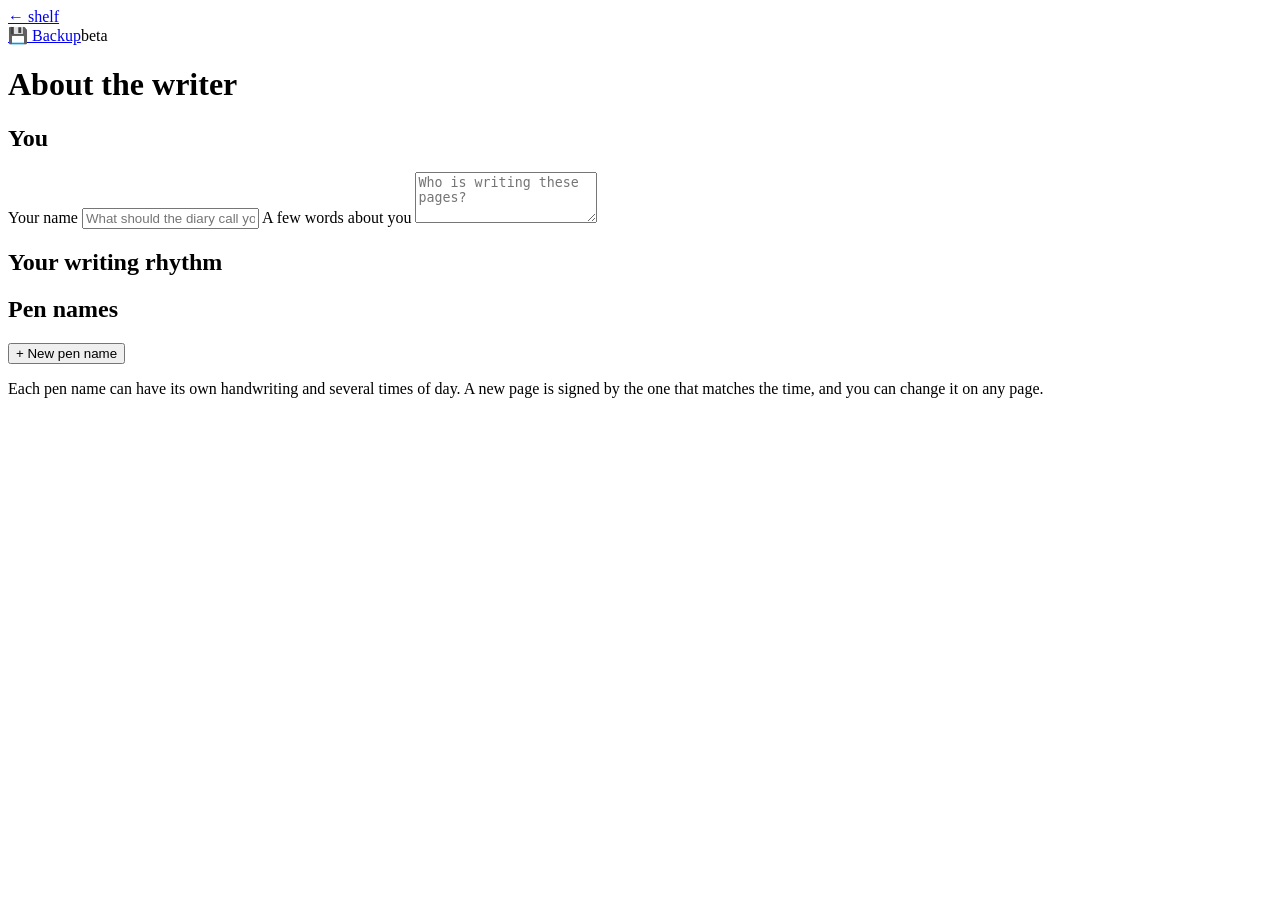
==== author.html @ cec80575 "Added some updates" ====
<!DOCTYPE html>
<html lang="en">
<head>
<meta charset="UTF-8">
<meta name="viewport" content="width=device-width, initial-scale=1">
<title>About the writer · My Cozy Diary</title>
<link rel="preconnect" href="https://fonts.googleapis.com">
<link href="https://fonts.googleapis.com/css2?family=Caveat:wght@500;700&family=Dancing+Script:wght@500;700&family=Indie+Flower&family=Lora:wght@500;700&family=Nunito:wght@400;600;700&family=Patrick+Hand&family=Special+Elite&display=swap" rel="stylesheet">
<link rel="stylesheet" href="art/base.css">
<link rel="stylesheet" href="art/author.css">
</head>
<body>
<header class="top">
  <a class="brand" href="index.html">← shelf</a>
  <div class="actions"><a class="btn small" href="backup.html">💾 Backup</a><span class="beta">beta</span></div>
</header>
<main class="page">
  <h1>About the writer</h1>

  <section class="card-box">
    <h2>You</h2>
    <label for="wName">Your name</label>
    <input type="text" id="wName" maxlength="40" placeholder="What should the diary call you?">
    <label for="wBio">A few words about you</label>
    <textarea id="wBio" rows="3" maxlength="300" placeholder="Who is writing these pages?"></textarea>
    <p class="saved" id="wSaved"></p>
  </section>

  <section class="card-box">
    <h2>Your writing rhythm</h2>
    <div class="stat-grid" id="stats"></div>
    <div class="bars" id="bars"></div>
    <p class="hint" id="barNote"></p>
  </section>

  <section class="card-box">
    <div class="row"><h2>Pen names</h2><button class="btn primary small" id="newAuthor">+ New pen name</button></div>
    <p class="hint" id="nowHint"></p>
    <ul id="authorList" class="authors"></ul>
    <p class="hint">Each pen name can have its own handwriting and several times of day. A new page is signed by the one that matches the time, and you can change it on any page.</p>
  </section>
</main>
<script src="behavior/common.js"></script>
<script src="behavior/author.js"></script>
</body>
</html>
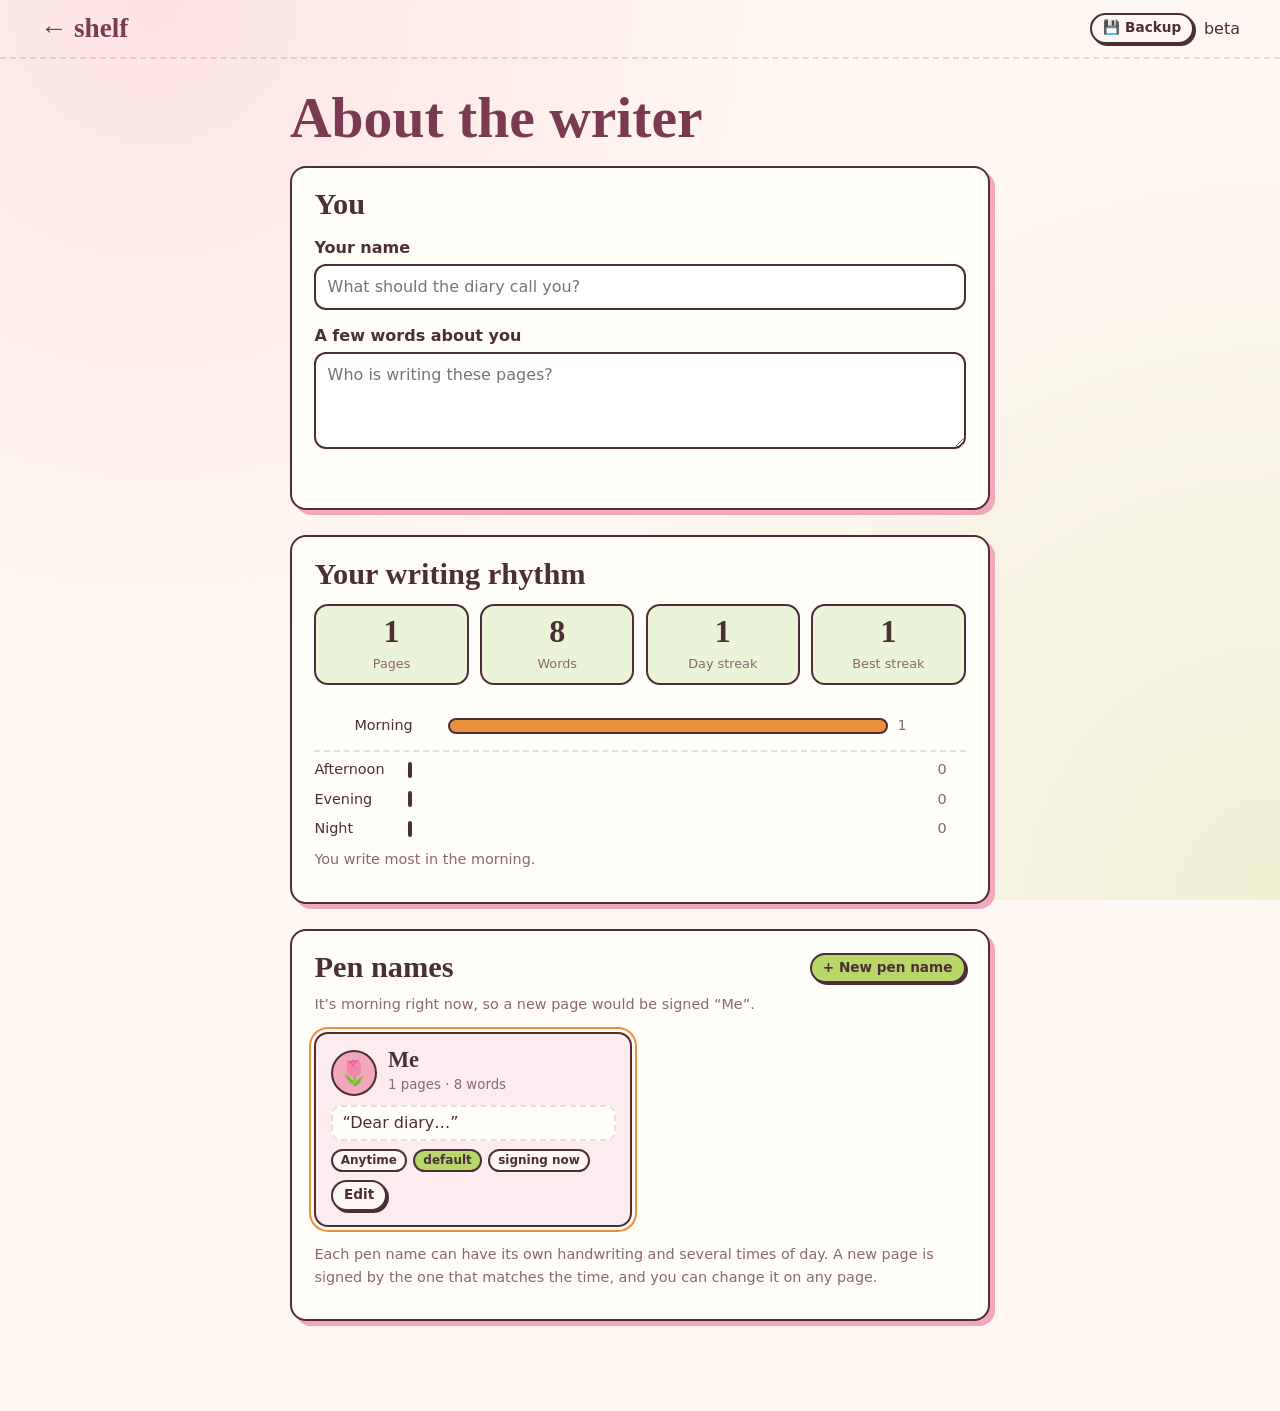
==== commit e1ffdf58: "Commit to Main. Updated Author HTML & Base Css" ====
--- a/author.html
+++ b/author.html
@@ -3,7 +3,7 @@
 <head>
 <meta charset="UTF-8">
 <meta name="viewport" content="width=device-width, initial-scale=1">
-<title>About the writer · My Cozy Diary</title>
+<title>About the writer * Halcyon-Diary</title>
 <link rel="preconnect" href="https://fonts.googleapis.com">
 <link href="https://fonts.googleapis.com/css2?family=Caveat:wght@500;700&family=Dancing+Script:wght@500;700&family=Indie+Flower&family=Lora:wght@500;700&family=Nunito:wght@400;600;700&family=Patrick+Hand&family=Special+Elite&display=swap" rel="stylesheet">
 <link rel="stylesheet" href="art/base.css">
--- a/art/base.css
+++ b/art/base.css
@@ -0,0 +1,304 @@
+:root {
+  --paper: #fff7f2;
+  --blush: #fde4e4;
+  --ink: #4b2e36;
+  --ink-soft: #8a6870;
+  --pink: #f2a7bb;
+  --lime: #b9d66b;
+  --orange: #e8913f;
+  --plum: #7a3b52;
+  --c: var(--pink);
+  --line: color-mix(in srgb, var(--ink) 14%, transparent);
+  --r: 16px;
+  --display: 'Caveat', 'Segoe Print', cursive;
+  --body: 'Nunito', system-ui, sans-serif;
+}
+
+* {
+  box-sizing: border-box;
+}
+
+html,
+body {
+  height: 100%;
+}
+
+body {
+  margin: 0;
+  font: 400 16px/1.6 var(--body);
+  color: var(--ink);
+  background:
+    radial-gradient(circle at 12% 0%, var(--blush), transparent 45%),
+    radial-gradient(circle at 100% 100%, color-mix(in srgb, var(--lime) 22%, var(--paper)), transparent 50%),
+    var(--paper);
+  background-attachment: fixed;
+}
+
+ul {
+  list-style: none;
+  margin: 0;
+  padding: 0;
+}
+
+button,
+input,
+textarea,
+select {
+  font: inherit;
+  color: inherit;
+}
+
+:focus-visible {
+  outline: 3px solid var(--orange);
+  outline-offset: 2px;
+}
+
+.top {
+  display: flex;
+  align-items: center;
+  gap: 1rem;
+  justify-content: space-between;
+  padding: .8rem clamp(1rem, 4vw, 2.5rem);
+  border-bottom: 2px dashed var(--line);
+}
+
+.top .actions {
+  display: flex;
+  gap: .6rem;
+  align-items: center;
+}
+
+.brand {
+  font: 700 1.7rem var(--display);
+  color: var(--plum);
+  text-decoration: none;
+}
+
+.btn {
+  display: inline-block;
+  border: 2px solid var(--ink);
+  background: var(--paper);
+  border-radius: 999px;
+  padding: .4rem 1rem;
+  cursor: pointer;
+  font-weight: 700;
+  color: inherit;
+  text-decoration: none;
+  box-shadow: 2px 2px 0 var(--ink);
+  transition: transform .12s, box-shadow .12s;
+}
+
+.btn:hover {
+  transform: translate(-1px, -1px);
+  box-shadow: 3px 3px 0 var(--ink);
+}
+
+.btn:active {
+  transform: translate(2px, 2px);
+  box-shadow: 0 0 0 var(--ink);
+}
+
+.btn.primary {
+  background: var(--lime);
+}
+
+.btn.danger {
+  background: var(--blush);
+}
+
+.btn.small {
+  padding: .15rem .7rem;
+  font-size: .85rem;
+}
+
+.btn.block {
+  width: 100%;
+}
+
+.btn:disabled {
+  opacity: .4;
+  pointer-events: none;
+}
+
+dialog {
+  border: 2px solid var(--ink);
+  border-radius: var(--r);
+  background: var(--paper);
+  color: var(--ink);
+  padding: 1.4rem;
+  width: min(92vw, 400px);
+  box-shadow: 6px 6px 0 var(--ink);
+}
+
+dialog::backdrop {
+  background: rgba(75, 46, 54, .45);
+}
+
+dialog h2 {
+  font: 700 1.8rem var(--display);
+  margin: 0 0 .6rem;
+}
+
+dialog label,
+.card-box label {
+  display: block;
+  font-weight: 700;
+  margin: .8rem 0 .25rem;
+}
+
+dialog input[type=text],
+dialog select,
+.card-box input[type=text],
+.card-box textarea {
+  width: 100%;
+  padding: .5rem .7rem;
+  border: 2px solid var(--ink);
+  border-radius: 12px;
+  background: #fff;
+}
+
+.swatches {
+  display: flex;
+  flex-wrap: wrap;
+  gap: .45rem;
+  align-items: center;
+}
+
+.swatch {
+  width: 30px;
+  height: 30px;
+  border-radius: 50%;
+  border: 2px solid var(--ink);
+  background: var(--s);
+  cursor: pointer;
+  padding: 0;
+}
+
+.swatch[aria-pressed=true] {
+  box-shadow: 0 0 0 3px var(--paper), 0 0 0 5px var(--ink);
+  transform: scale(1.1);
+}
+
+.picker {
+  display: flex;
+  align-items: center;
+  gap: .6rem;
+  margin-top: .7rem;
+  font-weight: 600;
+}
+
+.picker input {
+  width: 46px;
+  height: 34px;
+  padding: 0;
+  border: 2px solid var(--ink);
+  border-radius: 10px;
+  background: #fff;
+  cursor: pointer;
+}
+
+.picker output {
+  font-size: .85rem;
+  color: var(--ink-soft);
+}
+
+.dlg-actions {
+  display: flex;
+  gap: .6rem;
+  justify-content: flex-end;
+  margin-top: 1.2rem;
+}
+
+.dlg-actions .left {
+  margin-right: auto;
+}
+
+@media (prefers-reduced-motion: reduce) {
+  * {
+    transition: none !important;
+  }
+}
+
+.page {
+  max-width: 780px;
+  margin: 0 auto;
+  padding: 1.5rem clamp(1rem, 4vw, 2.5rem) 4rem;
+}
+
+.card-box {
+  background: #fffdf8;
+  border: 2px solid var(--ink);
+  border-radius: var(--r);
+  padding: 1.2rem 1.4rem 1.4rem;
+  margin-bottom: 1.6rem;
+  box-shadow: 5px 5px 0 var(--pink);
+}
+
+.card-box h2 {
+  font: 700 1.9rem var(--display);
+  margin: 0;
+}
+
+.card-box .row {
+  display: flex;
+  align-items: center;
+  justify-content: space-between;
+  gap: 1rem;
+}
+
+.card-box textarea {
+  resize: vertical;
+}
+
+.btn-row {
+  display: flex;
+  gap: .7rem;
+  flex-wrap: wrap;
+  margin: .8rem 0;
+}
+
+.hint {
+  color: var(--ink-soft);
+  font-size: .9rem;
+  margin: .5rem 0;
+}
+
+.saved {
+  color: var(--plum);
+  font-weight: 700;
+  min-height: 1.4em;
+  margin: .4rem 0 0;
+}
+
+.slots {
+  display: grid;
+  grid-template-columns: 1fr 1fr;
+  gap: .1rem .8rem;
+}
+
+.chk {
+  display: flex;
+  align-items: center;
+  gap: .4rem;
+  font-weight: 600;
+  margin: .2rem 0;
+}
+
+.chk small {
+  color: var(--ink-soft);
+  font-weight: 400;
+}
+
+.dhint {
+  margin: .2rem 0 0;
+  font-size: .82rem;
+  color: var(--ink-soft);
+}
+
+.font-prev {
+  margin: .4rem 0 0;
+  padding: .3rem .7rem;
+  background: #fff;
+  border: 2px dashed var(--line);
+  border-radius: 10px;
+}
--- a/art/author.css
+++ b/art/author.css
@@ -0,0 +1,143 @@
+.page h1 {
+  font: 700 clamp(2.4rem, 7vw, 3.6rem)/1 var(--display);
+  color: var(--plum);
+  margin: .4rem 0 1.2rem;
+}
+
+.authors {
+  display: grid;
+  grid-template-columns: repeat(auto-fill, minmax(230px, 1fr));
+  gap: 1rem;
+  margin: 1rem 0;
+}
+
+.pen {
+  display: flex;
+  flex-direction: column;
+  gap: .5rem;
+  padding: .9rem;
+  border: 2px solid var(--ink);
+  border-radius: 14px;
+  background: color-mix(in srgb, var(--c) 22%, #fff);
+}
+
+.pen.now {
+  box-shadow: 0 0 0 3px var(--paper), 0 0 0 5px var(--orange);
+}
+
+.pen-head {
+  display: flex;
+  gap: .7rem;
+  align-items: center;
+}
+
+.avatar {
+  width: 46px;
+  height: 46px;
+  border-radius: 50%;
+  border: 2px solid var(--ink);
+  background: var(--c);
+  display: grid;
+  place-items: center;
+  font-size: 1.5rem;
+  flex: none;
+}
+
+.pen b {
+  font: 700 1.4rem/1 var(--display);
+  display: block;
+}
+
+.pen small {
+  color: var(--ink-soft);
+}
+
+.sample {
+  margin: 0;
+  padding: .2rem .6rem;
+  background: #fffdf8;
+  border-radius: 10px;
+  border: 2px dashed var(--line);
+}
+
+.tags {
+  display: flex;
+  gap: .4rem;
+  flex-wrap: wrap;
+}
+
+.tag {
+  border: 2px solid var(--ink);
+  border-radius: 999px;
+  background: var(--paper);
+  font-size: .75rem;
+  font-weight: 700;
+  padding: 0 .5rem;
+}
+
+.tag.def {
+  background: var(--lime);
+}
+
+.pen-actions {
+  display: flex;
+  gap: .4rem;
+  margin-top: auto;
+}
+
+.stat-grid {
+  display: grid;
+  grid-template-columns: repeat(auto-fit, minmax(120px, 1fr));
+  gap: .7rem;
+  margin: .8rem 0;
+}
+
+.stat {
+  border: 2px solid var(--ink);
+  border-radius: 14px;
+  background: color-mix(in srgb, var(--lime) 28%, #fff);
+  padding: .5rem .8rem;
+  text-align: center;
+}
+
+.stat b {
+  display: block;
+  font: 700 2rem/1.1 var(--display);
+}
+
+.stat span {
+  font-size: .8rem;
+  color: var(--ink-soft);
+}
+
+.bars {
+  display: grid;
+  gap: .4rem;
+  margin-top: 1rem;
+}
+
+.bar {
+  display: grid;
+  grid-template-columns: 84px 1fr 28px;
+  align-items: center;
+  gap: .6rem;
+  font-size: .9rem;
+}
+
+.bar i {
+  display: block;
+  height: 16px;
+  min-width: 4px;
+  border: 2px solid var(--ink);
+  border-radius: 999px;
+  background: var(--pink);
+}
+
+.bar.top i {
+  background: var(--orange);
+}
+
+.bar em {
+  font-style: normal;
+  color: var(--ink-soft);
+}
